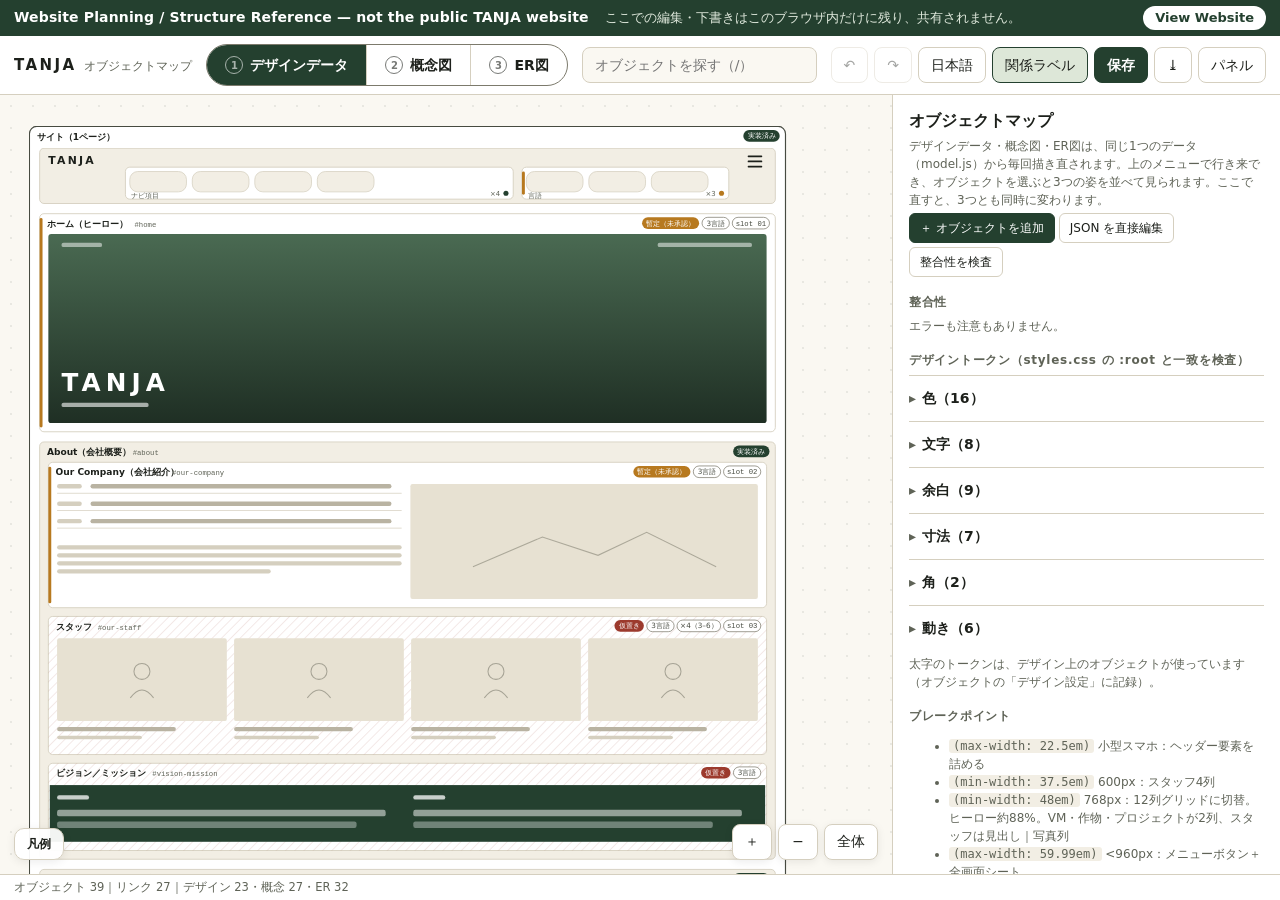
==== architecture/index.html @ 89ab4867 "Review site: prototype and structure map Co-Authored-By: Claude Sonnet 5 <noreply@anthropic.com>" ====
<!doctype html>
<html lang="ja">
<head>
  <meta charset="utf-8">
  <meta name="viewport" content="width=device-width, initial-scale=1">
  <title>Website Structure / Design Map — TANJA</title>
  <link rel="icon" href="../assets/favicon.svg" type="image/svg+xml">
  <link rel="stylesheet" href="explorer.css">
  <!-- 出所は model.js の1ファイルだけ。3つのビューはここから毎回描き直される。 -->
  <script src="model.js"></script>
  <script src="model-core.js"></script>
  <script src="layout.js"></script>
  <script src="skins.js"></script>
</head>
<body data-view="design">
  <div id="refband" role="note">
    <strong>Website Planning / Structure Reference — not the public TANJA website</strong>
    <span class="note">ここでの編集・下書きはこのブラウザ内だけに残り、共有されません。</span>
    <a href="../index.html">View Website</a>
  </div>
  <header id="bar">
    <div class="brand"><strong>TANJA</strong><span>オブジェクトマップ</span></div>
    <nav id="viewmenu" role="tablist" aria-label="ビューの切り替え"></nav>
    <div class="search">
      <input id="search" type="search" placeholder="オブジェクトを探す（/）" autocomplete="off" aria-label="オブジェクトを探す">
      <ul id="results" hidden></ul>
    </div>
    <div class="tools">
      <button id="undo" type="button" title="元に戻す（Ctrl+Z）" aria-label="元に戻す">↶</button>
      <button id="redo" type="button" title="やり直す（Ctrl+Shift+Z）" aria-label="やり直す">↷</button>
      <button id="langbtn" type="button" title="キャンバス上の表示言語">日本語</button>
      <button id="labelbtn" type="button" aria-pressed="true" title="関係ラベルを常に表示（オフなら選択時のみ）">関係ラベル</button>
      <button id="savebtn" type="button" class="primary" title="model.js に保存（Ctrl+S）">保存</button>
      <button id="dlbtn" type="button" title="model.js をダウンロード">⤓</button>
      <button id="inspbtn" type="button" title="右パネルの開閉">パネル</button>
    </div>
  </header>

  <div id="draftbar" hidden>
    ブラウザ内の<strong>下書き</strong>を表示しています（model.js とは違います）。
    <button id="draftsave" type="button">model.js に保存</button>
    <button id="draftdrop" type="button">下書きを破棄</button>
  </div>

  <div id="stalebar" hidden>
    <strong>model.js が更新されています。</strong>ブラウザ内に、更新前の版から作った下書きが残っています。
    <button id="stalerestore" type="button">下書きを復元</button>
    <button id="staledrop" type="button">破棄</button>
  </div>

  <main id="stage">
    <svg id="canvas" data-view="design" role="application" aria-label="オブジェクトマップのキャンバス" tabindex="-1">
      <defs>
        <pattern id="hatch" width="9" height="9" patternUnits="userSpaceOnUse" patternTransform="rotate(45)"><rect width="9" height="9" fill="none"/><line x1="0" y1="0" x2="0" y2="9" stroke="#9c3a2d" stroke-opacity=".22" stroke-width="2.5"/></pattern>
      </defs>
      <g id="world">
        <g id="lanes"></g>
        <g id="nodes"></g>
        <g id="edges-concept" class="edges"></g>
        <g id="edges-er" class="edges"></g>
        <g id="edges-design" class="edges"></g>
      </g>
    </svg>

    <div id="hud">
      <button id="zin" type="button" aria-label="拡大">＋</button>
      <button id="zout" type="button" aria-label="縮小">−</button>
      <button id="fitbtn" type="button" title="全体を表示（0）">全体</button>
    </div>

    <aside id="legend" data-view="design" class="closed">
      <button id="legendbtn" type="button" aria-label="凡例の開閉">凡例</button>
      <div class="body">
        <p class="lg-title">状態</p>
        <ul id="lg-status"></ul>
        <div class="only design"><p class="lg-title">デザインデータ</p><p>ページの実物どおりの入れ子。斜線＝仮置き、<code>slot 04</code>＝写真枠、<code>×4</code>＝繰り返し数。オブジェクトを選ぶと「移動先」の線が出る。</p></div>
        <div class="only concept"><p class="lg-title">概念図</p><p>色の帯＝領域。矢印は「〜する」の向き。点線は入れ子（含む）。</p></div>
        <div class="only er"><p class="lg-title">ER図</p><p>ここに描いたテーブルは<b>CMSに載せるデータの案</b>で、確定した仕様ではない（状態の点は、対応するページ上のオブジェクトの状態）。<code>PK</code>主キー <code>FK</code>外部キー（斜体は自動生成）／<b>太字</b>必須／<code>?</code>空でよい／「仮」＝いまは仮の値。線の端：縦2本＝1、鳥の足＝多、○＝任意。丸いチップ＝そのテーブルの行（＝デザイン上のカード）。</p></div>
      </div>
    </aside>
  </main>

  <aside id="inspector" aria-label="インスペクター"></aside>
  <div id="status" role="status"></div>
  <div id="toast" role="status" aria-live="polite"></div>

  <script src="app.js"></script>
  <script src="inspector.js"></script>
</body>
</html>
---- architecture/explorer.css ----
/* TANJA object map — explorer.css
   Uses the site's own colour tokens (also injected from model.tokens at load, so they cannot drift from styles.css). */
:root {
  --c-surface: #faf8f2; --c-surface-2: #f2eee4; --c-surface-3: #e7e1d2;
  --c-on-surface: #1d201b; --c-on-surface-2: #474b41; --c-on-surface-3: #5f6357;
  --c-outline: #7c7a6c; --c-outline-2: #d5cfbf;
  --c-primary: #24402f; --c-on-primary: #fff; --c-primary-2: #dde7d8; --c-on-primary-2: #16301f; --c-accent: #9c3a2d;
  --ease: cubic-bezier(0.2, 0, 0, 1);
  --panel: 388px;
}
*, *::before, *::after { box-sizing: border-box; }
html, body { height: 100%; margin: 0; }
body {
  display: grid; grid-template-rows: auto auto auto 1fr auto; grid-template-columns: minmax(0, 1fr) var(--panel);
  grid-template-areas: "ref ref" "bar bar" "draft draft" "stage insp" "status status";
  font: 14px/1.5 system-ui, -apple-system, "Segoe UI", "Hiragino Sans", "Yu Gothic UI", "Noto Sans JP", sans-serif;
  background: var(--c-surface); color: var(--c-on-surface); overflow: hidden;
}
body.no-insp { grid-template-columns: minmax(0, 1fr) 0; }
body.no-insp #inspector { display: none; }
button { font: inherit; color: inherit; }
#bar button { white-space: nowrap; }
@media (max-width: 1150px) { .brand span { display: none; } .search { flex-basis: 140px; } #viewmenu button { padding: 0 12px; } }
:focus-visible { outline: 3px solid var(--c-primary); outline-offset: 2px; }

/* ---- reference band (public review hosting) ---- */
#refband { grid-area: ref; display: flex; flex-wrap: wrap; align-items: center; gap: 4px 16px; padding: 6px 14px; background: var(--c-primary); color: #fff; font-size: 13px; line-height: 1.4; }
#refband strong { font-size: 14px; letter-spacing: .01em; }
#refband .note { color: #dfe8dc; }
#refband a { margin-left: auto; color: var(--c-primary); background: #fff; padding: 3px 12px; border-radius: 999px; font-weight: 600; text-decoration: none; white-space: nowrap; }
#refband a:hover { background: var(--c-primary-2); }
#refband a:focus-visible { outline-color: #fff; }

/* ---- top bar ---- */
#bar { grid-area: bar; display: flex; flex-wrap: wrap; align-items: center; gap: 8px 14px; padding: 8px 14px; background: #fff; border-bottom: 1px solid var(--c-outline-2); z-index: 5; }
.brand { display: flex; align-items: baseline; gap: 8px; white-space: nowrap; }
.brand strong { letter-spacing: .16em; font-size: 15px; }
.brand span { color: var(--c-on-surface-3); font-size: 12px; }
#viewmenu { display: inline-flex; border: 1px solid var(--c-outline); border-radius: 999px; overflow: hidden; }
#viewmenu button { display: inline-flex; align-items: center; gap: 7px; min-height: 40px; padding: 0 18px; border: 0; background: transparent; cursor: pointer; font-weight: 600; transition: background-color .15s, color .15s; }
#viewmenu button + button { border-left: 1px solid var(--c-outline-2); }
#viewmenu .n { display: inline-grid; place-items: center; width: 18px; height: 18px; border-radius: 50%; font-size: 10px; border: 1px solid currentColor; opacity: .6; }
#viewmenu button[aria-selected="true"] { background: var(--c-primary); color: var(--c-on-primary); }
#viewmenu button[aria-selected="false"]:hover { background: rgba(29, 32, 27, .06); }
.search { position: relative; flex: 1 1 200px; max-width: 320px; }
.search input { width: 100%; min-height: 36px; padding: 0 12px; border: 1px solid var(--c-outline-2); border-radius: 8px; background: var(--c-surface); font: inherit; }
#results { position: absolute; z-index: 20; top: 40px; left: 0; right: 0; margin: 0; padding: 4px; list-style: none; background: #fff; border: 1px solid var(--c-outline-2); border-radius: 8px; box-shadow: 0 6px 20px rgba(0,0,0,.12); }
#results button { width: 100%; text-align: left; padding: 7px 10px; border: 0; background: transparent; border-radius: 6px; cursor: pointer; }
#results button:hover { background: var(--c-primary-2); }
#results small { color: var(--c-on-surface-3); font-family: ui-monospace, Consolas, monospace; }
.tools { margin-left: auto; display: flex; gap: 6px; align-items: center; }
.tools button, #hud button, #draftbar button { min-height: 36px; padding: 0 12px; border: 1px solid var(--c-outline-2); border-radius: 8px; background: #fff; cursor: pointer; }
.tools button:hover:not(:disabled), #hud button:hover { background: var(--c-surface-2); }
.tools button:disabled { opacity: .4; cursor: default; }
.tools button[aria-pressed="true"] { background: var(--c-primary-2); border-color: var(--c-primary); }
.tools .primary { background: var(--c-primary); color: #fff; border-color: var(--c-primary); font-weight: 600; }
.tools .primary:hover { background: #1a3023 !important; }

#draftbar { grid-area: draft; padding: 6px 14px; background: #fdf1d6; color: #5c3f0a; font-size: 13px; border-bottom: 1px solid #ecd9a8; display: flex; gap: 10px; align-items: center; }
#draftbar[hidden] { display: none; }
#draftbar button { min-height: 28px; font-size: 12px; }

/* ---- canvas ---- */
#stalebar { grid-area: draft; padding: 6px 14px; background: #e6eef7; color: #1f3d5c; font-size: 13px; border-bottom: 1px solid #c3d3e6; display: flex; gap: 10px; align-items: center; }
#stalebar[hidden] { display: none; }
#stalebar button { min-height: 28px; padding: 0 12px; border: 1px solid #a9bfd8; border-radius: 8px; background: #fff; cursor: pointer; font-size: 12px; }
#stage { grid-area: stage; position: relative; min-width: 0; min-height: 0; background: var(--c-surface); overflow: hidden; }
#canvas { position: absolute; inset: 0; width: 100%; height: 100%; display: block; cursor: grab; touch-action: none; user-select: none; background:
  radial-gradient(circle, rgba(29,32,27,.08) 1px, transparent 1.2px) 0 0 / 22px 22px; }
#canvas.panning { cursor: grabbing; }
#canvas text { font-family: system-ui, -apple-system, "Segoe UI", "Hiragino Sans", "Yu Gothic UI", "Noto Sans JP", sans-serif; }
#canvas .mono, #canvas text.mono { font-family: ui-monospace, "SF Mono", Consolas, "Liberation Mono", monospace; }
#canvas text.ph { font-style: italic; }
.frame { pointer-events: all; transition: stroke .15s, stroke-width .15s; }

/* skins: the same object is drawn three ways; only the current view's skin shows */
.node { cursor: pointer; transition: opacity .35s; outline: none; }
.skin { opacity: 0; pointer-events: none; }
#canvas.animating .node { transition: none; }
#canvas[data-view="design"] .skin-design, #canvas[data-view="concept"] .skin-concept, #canvas[data-view="er"] .skin-er { opacity: 1; pointer-events: auto; }
.node.off { opacity: 0; pointer-events: none; }
.node.off .skin { pointer-events: none; }
.node.is-dim { opacity: .3; }
.node.is-dim.off { opacity: 0; }
.node.is-sel .frame { stroke: var(--c-accent); stroke-width: 3; }
.node.is-rel .frame { stroke: var(--c-primary); stroke-width: 2.2; }
.node:focus-visible .frame { stroke: var(--c-accent); stroke-width: 3.2; stroke-dasharray: none; }
.node:hover .frame { stroke-width: 2; }

/* lines */
.edges { pointer-events: none; opacity: 0; transition: opacity .3s; }
.edge .halo { pointer-events: none; }
.edge.faint .halo { display: none; }
#canvas[data-view="concept"] #edges-concept, #canvas[data-view="er"] #edges-er, #canvas[data-view="design"] #edges-design { opacity: 1; transition-delay: .45s; }
#lanes { opacity: 0; transition: opacity .35s; pointer-events: none; }
#canvas[data-view="concept"] #lanes { opacity: 1; transition-delay: .3s; }
.edge { transition: opacity .2s; }
.edge .hit { pointer-events: none; }
#canvas.has-sel #edges-concept .edge:not(.hl), #canvas.has-sel #edges-er .edge:not(.hl) { opacity: .14; }
.edge.hl .line { stroke-width: 2.6; stroke: var(--c-accent); }
.edge.hl .elabel text { fill: var(--c-accent); }
.edge.hl .elabel rect { stroke: var(--c-accent); stroke-opacity: 1; }
.edge.hover .line { stroke-width: 2.4; }
.edge.faint { opacity: .35; }
#canvas.has-sel .edge.faint:not(.hl) { opacity: .06; }
#canvas.labels-sel .edge:not(.hl):not(.hover) .elabel { display: none; }
#edges-design .edge:not(.hl) { display: none; }
.edge.contain:not(.hl):not(.hover) .elabel, .edge:not(.hl):not(.hover) .elabel.dup { display: none; }

/* ---- floating controls ---- */
#hud { position: absolute; right: 14px; bottom: 14px; display: flex; gap: 6px; z-index: 3; }
#hud button { box-shadow: 0 2px 8px rgba(0,0,0,.08); min-width: 40px; }
#legend { position: absolute; left: 14px; bottom: 14px; z-index: 3; max-width: 300px; background: rgba(255,255,255,.94); border: 1px solid var(--c-outline-2); border-radius: 10px; box-shadow: 0 2px 10px rgba(0,0,0,.08); font-size: 12px; }
#legend #legendbtn { display: block; width: 100%; text-align: left; padding: 6px 12px; border: 0; background: transparent; font-weight: 700; cursor: pointer; border-radius: 10px; }
#legend .body { padding: 0 12px 10px; }
#legend.closed .body { display: none; }
#legend ul { list-style: none; margin: 0 0 6px; padding: 0; }
#legend li { display: flex; align-items: center; gap: 8px; }
#legend .dot { width: 9px; height: 9px; border-radius: 50%; display: inline-block; }
#legend .lg-title { margin: 6px 0 2px; font-weight: 700; color: var(--c-on-surface-2); }
#legend p { margin: 0 0 4px; color: var(--c-on-surface-2); }
#legend .only { display: none; }
#legend[data-view="design"] .only.design, #legend[data-view="concept"] .only.concept, #legend[data-view="er"] .only.er { display: block; }
#legend code { font-family: ui-monospace, Consolas, monospace; background: var(--c-surface-2); padding: 0 4px; border-radius: 3px; }

/* ---- inspector ---- */
#inspector { grid-area: insp; overflow-y: auto; border-left: 1px solid var(--c-outline-2); background: #fff; padding: 14px 16px 40px; min-width: 0; }
#inspector h2 { margin: 0 0 4px; font-size: 16px; }
#inspector h3 { margin: 16px 0 6px; font-size: 12px; letter-spacing: .06em; color: var(--c-on-surface-3); text-transform: none; font-weight: 700; }
#inspector p { margin: 4px 0; }
#inspector .muted { color: var(--c-on-surface-3); font-size: 12px; }
#inspector .chips { display: flex; flex-wrap: wrap; gap: 4px; margin: 4px 0; }
#inspector .chip { display: inline-flex; align-items: center; gap: 4px; padding: 1px 8px; border-radius: 999px; background: var(--c-primary-2); color: var(--c-on-primary-2); font-size: 11px; }
#inspector .chip.mono, #inspector code { font-family: ui-monospace, Consolas, monospace; }
#inspector code { background: var(--c-surface-2); padding: 0 4px; border-radius: 3px; font-size: 12px; }
#inspector label { display: block; font-size: 11px; color: var(--c-on-surface-3); margin: 8px 0 2px; }
#inspector input[type="text"], #inspector input[type="number"], #inspector select, #inspector textarea {
  width: 100%; min-height: 32px; padding: 4px 8px; border: 1px solid var(--c-outline-2); border-radius: 6px; background: #fff; font: inherit; font-size: 13px; }
#inspector textarea { min-height: 64px; resize: vertical; line-height: 1.45; }
#inspector input:focus, #inspector select:focus, #inspector textarea:focus { border-color: var(--c-primary); outline: 2px solid var(--c-primary-2); }
#inspector .row2 { display: grid; grid-template-columns: 1fr 1fr; gap: 8px; }
#inspector .row3 { display: grid; grid-template-columns: 1fr 1fr 1fr; gap: 8px; }
#inspector button { min-height: 30px; padding: 0 10px; border: 1px solid var(--c-outline-2); border-radius: 6px; background: #fff; cursor: pointer; font-size: 12px; }
#inspector button:hover { background: var(--c-surface-2); }
#inspector button.primary { background: var(--c-primary); color: #fff; border-color: var(--c-primary); }
#inspector button.danger { color: var(--c-accent); border-color: #d9b3ac; }
#inspector button.ghost { border-color: transparent; color: var(--c-on-surface-3); }
#inspector details { border-top: 1px solid var(--c-outline-2); padding: 6px 0; }
#inspector details > summary { cursor: pointer; font-weight: 700; padding: 6px 0; list-style: none; display: flex; align-items: center; gap: 6px; }
#inspector details > summary::before { content: "▸"; color: var(--c-on-surface-3); transition: transform .15s; }
#inspector details[open] > summary::before { transform: rotate(90deg); }
#inspector .faces { display: grid; gap: 6px; }
#inspector .face { border: 1px solid var(--c-outline-2); border-radius: 8px; padding: 8px 10px; background: var(--c-surface); }
#inspector .face.here { border-color: var(--c-primary); background: var(--c-primary-2); }
#inspector .face .t { display: flex; align-items: center; justify-content: space-between; gap: 8px; font-weight: 700; }
#inspector .face .d { font-size: 12px; color: var(--c-on-surface-2); margin-top: 2px; overflow-wrap: anywhere; }
#inspector .face.none { background: #fff; border-style: dashed; color: var(--c-on-surface-3); }
#inspector .fld { display: grid; grid-template-columns: 1.4fr 1fr auto; gap: 6px; align-items: center; margin: 4px 0; padding: 6px; border: 1px solid var(--c-outline-2); border-radius: 8px; background: var(--c-surface); }
#inspector .fld .flags { grid-column: 1 / -1; display: flex; flex-wrap: wrap; gap: 8px; font-size: 11px; color: var(--c-on-surface-2); }
#inspector .fld .flags label { display: inline-flex; align-items: center; gap: 3px; margin: 0; font-size: 11px; color: var(--c-on-surface-2); }
#inspector .fld input[type="text"] { min-height: 28px; font-size: 12px; }
#inspector .fld.derived { background: #fff; border-style: dashed; color: var(--c-on-surface-3); grid-template-columns: 1fr auto; font-size: 12px; }
#inspector .link { border: 1px solid var(--c-outline-2); border-radius: 8px; padding: 8px; margin: 6px 0; background: var(--c-surface); }
#inspector .link .h { display: flex; align-items: center; gap: 6px; font-weight: 700; margin-bottom: 4px; }
#inspector .link .h .arrow { color: var(--c-accent); }
#inspector .checks { display: flex; gap: 12px; flex-wrap: wrap; font-size: 12px; }
#inspector .checks label { display: inline-flex; gap: 4px; align-items: center; margin: 0; color: var(--c-on-surface-2); font-size: 12px; }
#inspector .issues li { color: var(--c-accent); font-size: 12px; }
#inspector .issues li.warn { color: #8a6420; }
#inspector .swatches { display: grid; grid-template-columns: repeat(auto-fill, minmax(150px, 1fr)); gap: 4px 8px; }
#inspector .sw { display: flex; align-items: center; gap: 6px; font-size: 11px; }
#inspector .sw i { width: 14px; height: 14px; border-radius: 3px; border: 1px solid rgba(0,0,0,.18); flex: none; }
#inspector .sw.hit { font-weight: 700; }
#inspector textarea.json { min-height: 320px; font-family: ui-monospace, Consolas, monospace; font-size: 11.5px; white-space: pre; }

#status { grid-area: status; padding: 4px 14px; font-size: 11.5px; color: var(--c-on-surface-3); background: #fff; border-top: 1px solid var(--c-outline-2); }
#status.bad { color: var(--c-accent); font-weight: 700; }
#toast { position: fixed; left: 50%; bottom: 44px; transform: translate(-50%, 20px); padding: 8px 16px; border-radius: 999px; background: var(--c-primary); color: #fff; font-size: 13px; opacity: 0; pointer-events: none; transition: opacity .25s, transform .25s; z-index: 30; }
#toast.show { opacity: 1; transform: translate(-50%, 0); }

@media (max-width: 900px) {
  .tools { flex-wrap: wrap; margin-left: 0; width: 100%; }
  #viewmenu { max-width: 100%; }
  #viewmenu button { padding: 0 10px; min-height: 36px; }
  .search { flex: 1 1 100%; max-width: none; }
  body { grid-template-columns: minmax(0, 1fr); grid-template-rows: auto auto auto 1fr 38vh auto; grid-template-areas: "ref" "bar" "draft" "stage" "insp" "status"; }
  #bar { flex-wrap: wrap; }
  #inspector { border-left: 0; border-top: 1px solid var(--c-outline-2); }
  body.no-insp { grid-template-rows: auto auto auto 1fr 0 auto; }
}
@media (prefers-reduced-motion: reduce) {
  *, *::before, *::after { transition-duration: .01ms !important; transition-delay: 0s !important; }
}
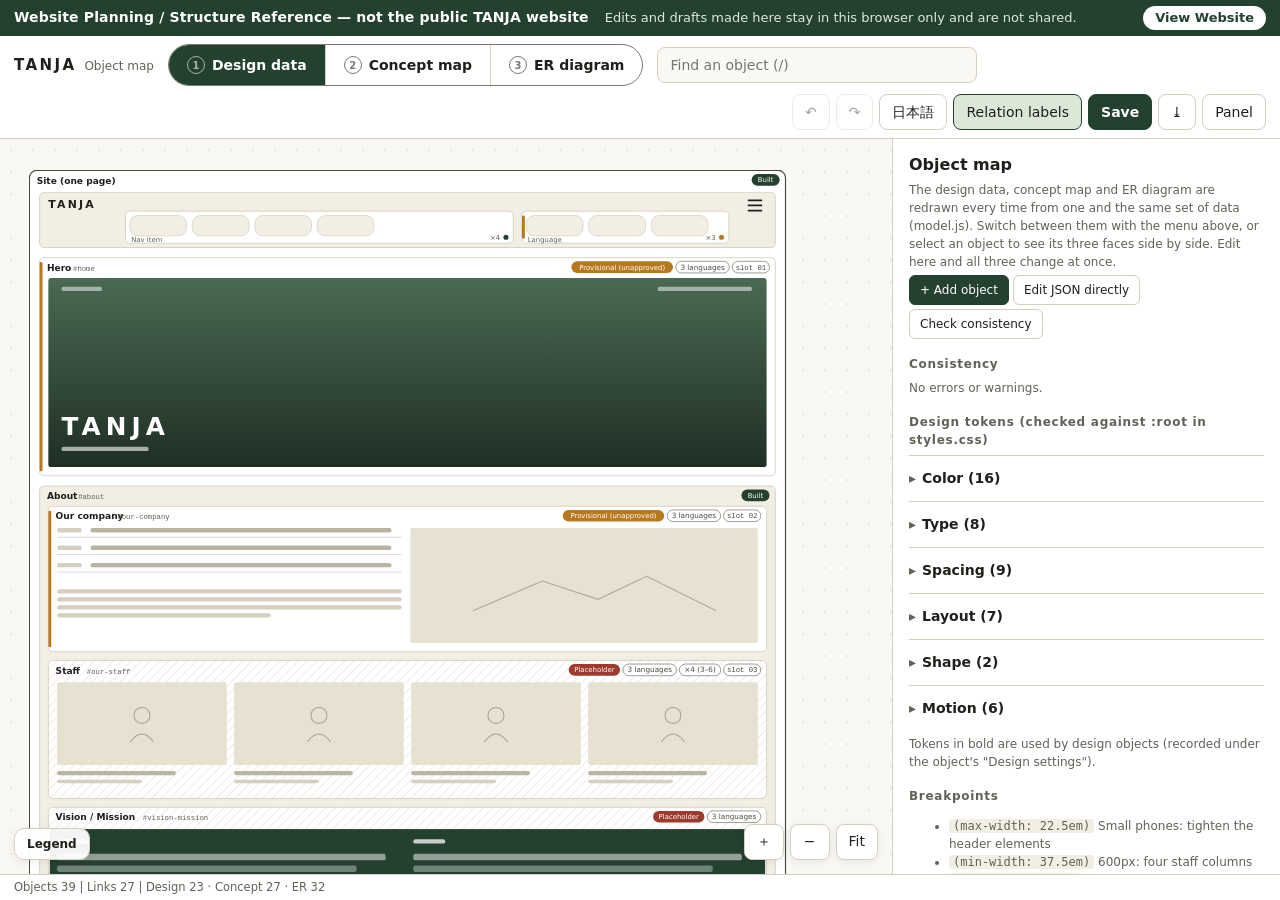
==== commit bb8c061c: "feat: architecture viewer EN/JA and phone layout; tighten mobile crop spacing Co-Authored-By: Claude" ====
--- a/architecture/index.html
+++ b/architecture/index.html
@@ -7,6 +7,7 @@
   <link rel="icon" href="../assets/favicon.svg" type="image/svg+xml">
   <link rel="stylesheet" href="explorer.css">
   <!-- 出所は model.js の1ファイルだけ。3つのビューはここから毎回描き直される。 -->
+  <script src="i18n.js"></script>
   <script src="model.js"></script>
   <script src="model-core.js"></script>
   <script src="layout.js"></script>
@@ -15,11 +16,11 @@
 <body data-view="design">
   <div id="refband" role="note">
     <strong>Website Planning / Structure Reference — not the public TANJA website</strong>
-    <span class="note">ここでの編集・下書きはこのブラウザ内だけに残り、共有されません。</span>
+    <span class="note"><span data-l="ja" lang="ja">ここでの編集・下書きはこのブラウザ内だけに残り、共有されません。</span><span data-l="en" lang="en">Edits and drafts made here stay in this browser only and are not shared.</span></span>
     <a href="../index.html">View Website</a>
   </div>
   <header id="bar">
-    <div class="brand"><strong>TANJA</strong><span>オブジェクトマップ</span></div>
+    <div class="brand"><strong>TANJA</strong><span><span data-l="ja" lang="ja">オブジェクトマップ</span><span data-l="en" lang="en">Object map</span></span></div>
     <nav id="viewmenu" role="tablist" aria-label="ビューの切り替え"></nav>
     <div class="search">
       <input id="search" type="search" placeholder="オブジェクトを探す（/）" autocomplete="off" aria-label="オブジェクトを探す">
@@ -28,24 +29,24 @@
     <div class="tools">
       <button id="undo" type="button" title="元に戻す（Ctrl+Z）" aria-label="元に戻す">↶</button>
       <button id="redo" type="button" title="やり直す（Ctrl+Shift+Z）" aria-label="やり直す">↷</button>
-      <button id="langbtn" type="button" title="キャンバス上の表示言語">日本語</button>
-      <button id="labelbtn" type="button" aria-pressed="true" title="関係ラベルを常に表示（オフなら選択時のみ）">関係ラベル</button>
-      <button id="savebtn" type="button" class="primary" title="model.js に保存（Ctrl+S）">保存</button>
+      <button id="langbtn" type="button" title="表示言語 / Language" aria-label="表示言語 / Language">EN</button>
+      <button id="labelbtn" type="button" aria-pressed="true" title="関係ラベルを常に表示（オフなら選択時のみ）"><span data-l="ja" lang="ja">関係ラベル</span><span data-l="en" lang="en">Relation labels</span></button>
+      <button id="savebtn" type="button" class="primary" title="model.js に保存（Ctrl+S）"><span data-l="ja" lang="ja">保存</span><span data-l="en" lang="en">Save</span></button>
       <button id="dlbtn" type="button" title="model.js をダウンロード">⤓</button>
-      <button id="inspbtn" type="button" title="右パネルの開閉">パネル</button>
+      <button id="inspbtn" type="button" title="右パネルの開閉"><span data-l="ja" lang="ja">パネル</span><span data-l="en" lang="en">Panel</span></button>
     </div>
   </header>
 
   <div id="draftbar" hidden>
-    ブラウザ内の<strong>下書き</strong>を表示しています（model.js とは違います）。
-    <button id="draftsave" type="button">model.js に保存</button>
-    <button id="draftdrop" type="button">下書きを破棄</button>
+    <span data-l="ja" lang="ja">ブラウザ内の<strong>下書き</strong>を表示しています（model.js とは違います）。</span><span data-l="en" lang="en">Showing a <strong>draft</strong> stored in this browser (it differs from model.js).</span>
+    <button id="draftsave" type="button"><span data-l="ja" lang="ja">model.js に保存</span><span data-l="en" lang="en">Save to model.js</span></button>
+    <button id="draftdrop" type="button"><span data-l="ja" lang="ja">下書きを破棄</span><span data-l="en" lang="en">Discard draft</span></button>
   </div>
 
   <div id="stalebar" hidden>
-    <strong>model.js が更新されています。</strong>ブラウザ内に、更新前の版から作った下書きが残っています。
-    <button id="stalerestore" type="button">下書きを復元</button>
-    <button id="staledrop" type="button">破棄</button>
+    <span data-l="ja" lang="ja"><strong>model.js が更新されています。</strong>ブラウザ内に、更新前の版から作った下書きが残っています。</span><span data-l="en" lang="en"><strong>model.js has been updated.</strong> This browser still holds a draft made from the earlier version.</span>
+    <button id="stalerestore" type="button"><span data-l="ja" lang="ja">下書きを復元</span><span data-l="en" lang="en">Restore draft</span></button>
+    <button id="staledrop" type="button"><span data-l="ja" lang="ja">破棄</span><span data-l="en" lang="en">Discard</span></button>
   </div>
 
   <main id="stage">
@@ -65,17 +66,17 @@
     <div id="hud">
       <button id="zin" type="button" aria-label="拡大">＋</button>
       <button id="zout" type="button" aria-label="縮小">−</button>
-      <button id="fitbtn" type="button" title="全体を表示（0）">全体</button>
+      <button id="fitbtn" type="button" title="全体を表示（0）"><span data-l="ja" lang="ja">全体</span><span data-l="en" lang="en">Fit</span></button>
     </div>
 
     <aside id="legend" data-view="design" class="closed">
-      <button id="legendbtn" type="button" aria-label="凡例の開閉">凡例</button>
+      <button id="legendbtn" type="button" aria-label="凡例の開閉"><span data-l="ja" lang="ja">凡例</span><span data-l="en" lang="en">Legend</span></button>
       <div class="body">
-        <p class="lg-title">状態</p>
+        <p class="lg-title"><span data-l="ja" lang="ja">状態</span><span data-l="en" lang="en">Status</span></p>
         <ul id="lg-status"></ul>
-        <div class="only design"><p class="lg-title">デザインデータ</p><p>ページの実物どおりの入れ子。斜線＝仮置き、<code>slot 04</code>＝写真枠、<code>×4</code>＝繰り返し数。オブジェクトを選ぶと「移動先」の線が出る。</p></div>
-        <div class="only concept"><p class="lg-title">概念図</p><p>色の帯＝領域。矢印は「〜する」の向き。点線は入れ子（含む）。</p></div>
-        <div class="only er"><p class="lg-title">ER図</p><p>ここに描いたテーブルは<b>CMSに載せるデータの案</b>で、確定した仕様ではない（状態の点は、対応するページ上のオブジェクトの状態）。<code>PK</code>主キー <code>FK</code>外部キー（斜体は自動生成）／<b>太字</b>必須／<code>?</code>空でよい／「仮」＝いまは仮の値。線の端：縦2本＝1、鳥の足＝多、○＝任意。丸いチップ＝そのテーブルの行（＝デザイン上のカード）。</p></div>
+        <div class="only design"><p class="lg-title"><span data-l="ja" lang="ja">デザインデータ</span><span data-l="en" lang="en">Design data</span></p><p><span data-l="ja" lang="ja">ページの実物どおりの入れ子。斜線＝仮置き、<code>slot 04</code>＝写真枠、<code>×4</code>＝繰り返し数。オブジェクトを選ぶと「移動先」の線が出る。</span><span data-l="en" lang="en">Nested exactly as on the page. Hatching = placeholder, <code>slot 04</code> = photo slot, <code>×4</code> = repeat count. Select an object to see its “links to” lines.</span></p></div>
+        <div class="only concept"><p class="lg-title"><span data-l="ja" lang="ja">概念図</span><span data-l="en" lang="en">Concept map</span></p><p><span data-l="ja" lang="ja">色の帯＝領域。矢印は「〜する」の向き。点線は入れ子（含む）。</span><span data-l="en" lang="en">Coloured bands = domains. Arrows point in the direction of the verb. Dotted lines = containment.</span></p></div>
+        <div class="only er"><p class="lg-title"><span data-l="ja" lang="ja">ER図</span><span data-l="en" lang="en">ER diagram</span></p><p><span data-l="ja" lang="ja">ここに描いたテーブルは<b>CMSに載せるデータの案</b>で、確定した仕様ではない（状態の点は、対応するページ上のオブジェクトの状態）。<code>PK</code>主キー <code>FK</code>外部キー（斜体は自動生成）／<b>太字</b>必須／<code>?</code>空でよい／「仮」＝いまは仮の値。線の端：縦2本＝1、鳥の足＝多、○＝任意。丸いチップ＝そのテーブルの行（＝デザイン上のカード）。</span><span data-l="en" lang="en">The tables drawn here are a <b>proposal for the data a CMS would hold</b>, not a fixed specification (the status dot is the status of the matching object on the page). <code>PK</code> primary key, <code>FK</code> foreign key (italic = generated), <b>bold</b> = required, <code>?</code> = may be empty, “TBC” = value is provisional for now. Line ends: two bars = one, crow’s foot = many, circle = optional. Round chips = rows of that table (the cards in the design).</span></p></div>
       </div>
     </aside>
   </main>
@@ -84,6 +85,9 @@
   <div id="status" role="status"></div>
   <div id="toast" role="status" aria-live="polite"></div>
 
+  <script src="i18n-en-model.js"></script>
+  <script src="i18n-en-inspector.js"></script>
+  <script src="i18n-en-app.js"></script>
   <script src="app.js"></script>
   <script src="inspector.js"></script>
 </body>
--- a/architecture/explorer.css
+++ b/architecture/explorer.css
@@ -22,6 +22,8 @@
 #bar button { white-space: nowrap; }
 @media (max-width: 1150px) { .brand span { display: none; } .search { flex-basis: 140px; } #viewmenu button { padding: 0 12px; } }
 :focus-visible { outline: 3px solid var(--c-primary); outline-offset: 2px; }
+
+html[lang="ja"] [data-l="en"], html[lang="en"] [data-l="ja"] { display: none !important; }
 
 /* ---- reference band (public review hosting) ---- */
 #refband { grid-area: ref; display: flex; flex-wrap: wrap; align-items: center; gap: 4px 16px; padding: 6px 14px; background: var(--c-primary); color: #fff; font-size: 13px; line-height: 1.4; }
@@ -188,6 +190,48 @@
   #inspector { border-left: 0; border-top: 1px solid var(--c-outline-2); }
   body.no-insp { grid-template-rows: auto auto auto 1fr 0 auto; }
 }
+
+/* ---- phones: keep the header short so the canvas keeps most of the screen ---- */
+@media (max-width: 900px) {
+  body { grid-template-rows: auto auto auto 1fr 34vh auto; }
+  body.no-insp { grid-template-rows: auto auto auto 1fr 0 auto; }
+  #refband { padding: 6px 12px; gap: 2px 10px; font-size: 12px; }
+  #refband strong { flex: 1 1 100%; font-size: 12.5px; }
+  #refband .note { flex: 1 1 12em; font-size: 12px; }
+  #refband a { display: inline-flex; align-items: center; }
+  #bar { padding: 6px 12px; gap: 6px 10px; }
+  #viewmenu { flex: 1 1 auto; }
+  #viewmenu button { min-height: 40px; }
+  .search { flex: 1 1 100%; }
+  .tools { flex-wrap: nowrap; overflow-x: auto; gap: 6px; padding-bottom: 2px; scrollbar-width: thin; }
+  .tools button { flex: none; min-height: 44px; }
+  .tools button { min-width: 44px; }
+  #hud button, #legendbtn { min-height: 44px; min-width: 44px; }
+  #refband a { min-height: 40px; }
+  #inspbtn { order: -1; }
+  #langbtn { order: -1; }
+  #labelbtn { order: -1; }
+  #status { padding: 3px 12px; }
+  #inspector button, #inspector select, .search input { min-height: 40px; }
+}
+@media (max-width: 600px) {
+  body { grid-template-rows: auto auto auto 1fr 30vh auto; }
+  body.no-insp { grid-template-rows: auto auto auto 1fr 0 auto; }
+  .brand { display: none; }
+  #viewmenu { display: flex; width: 100%; }
+  #viewmenu button { flex: 1 1 0; justify-content: center; padding: 0 6px; gap: 5px; font-size: 13px; white-space: nowrap; }
+  #viewmenu .n { display: none; }
+}
+/* landscape phones: side panel again, otherwise the canvas would have no height left */
+@media (max-width: 900px) and (max-height: 500px) {
+  body { grid-template-columns: minmax(0, 1fr) 260px; grid-template-rows: auto auto auto 1fr auto; grid-template-areas: "ref ref" "bar bar" "draft draft" "stage insp" "status status"; }
+  body.no-insp { grid-template-columns: minmax(0, 1fr) 0; grid-template-rows: auto auto auto 1fr auto; }
+  #inspector { border-left: 1px solid var(--c-outline-2); border-top: 0; }
+  #refband strong { flex: 1 1 auto; }
+  #bar { flex-wrap: nowrap; }
+  .search { flex: 0 1 180px; }
+  .tools { flex: 1 1 0; min-width: 0; width: auto; }
+}
 @media (prefers-reduced-motion: reduce) {
   *, *::before, *::after { transition-duration: .01ms !important; transition-delay: 0s !important; }
 }
